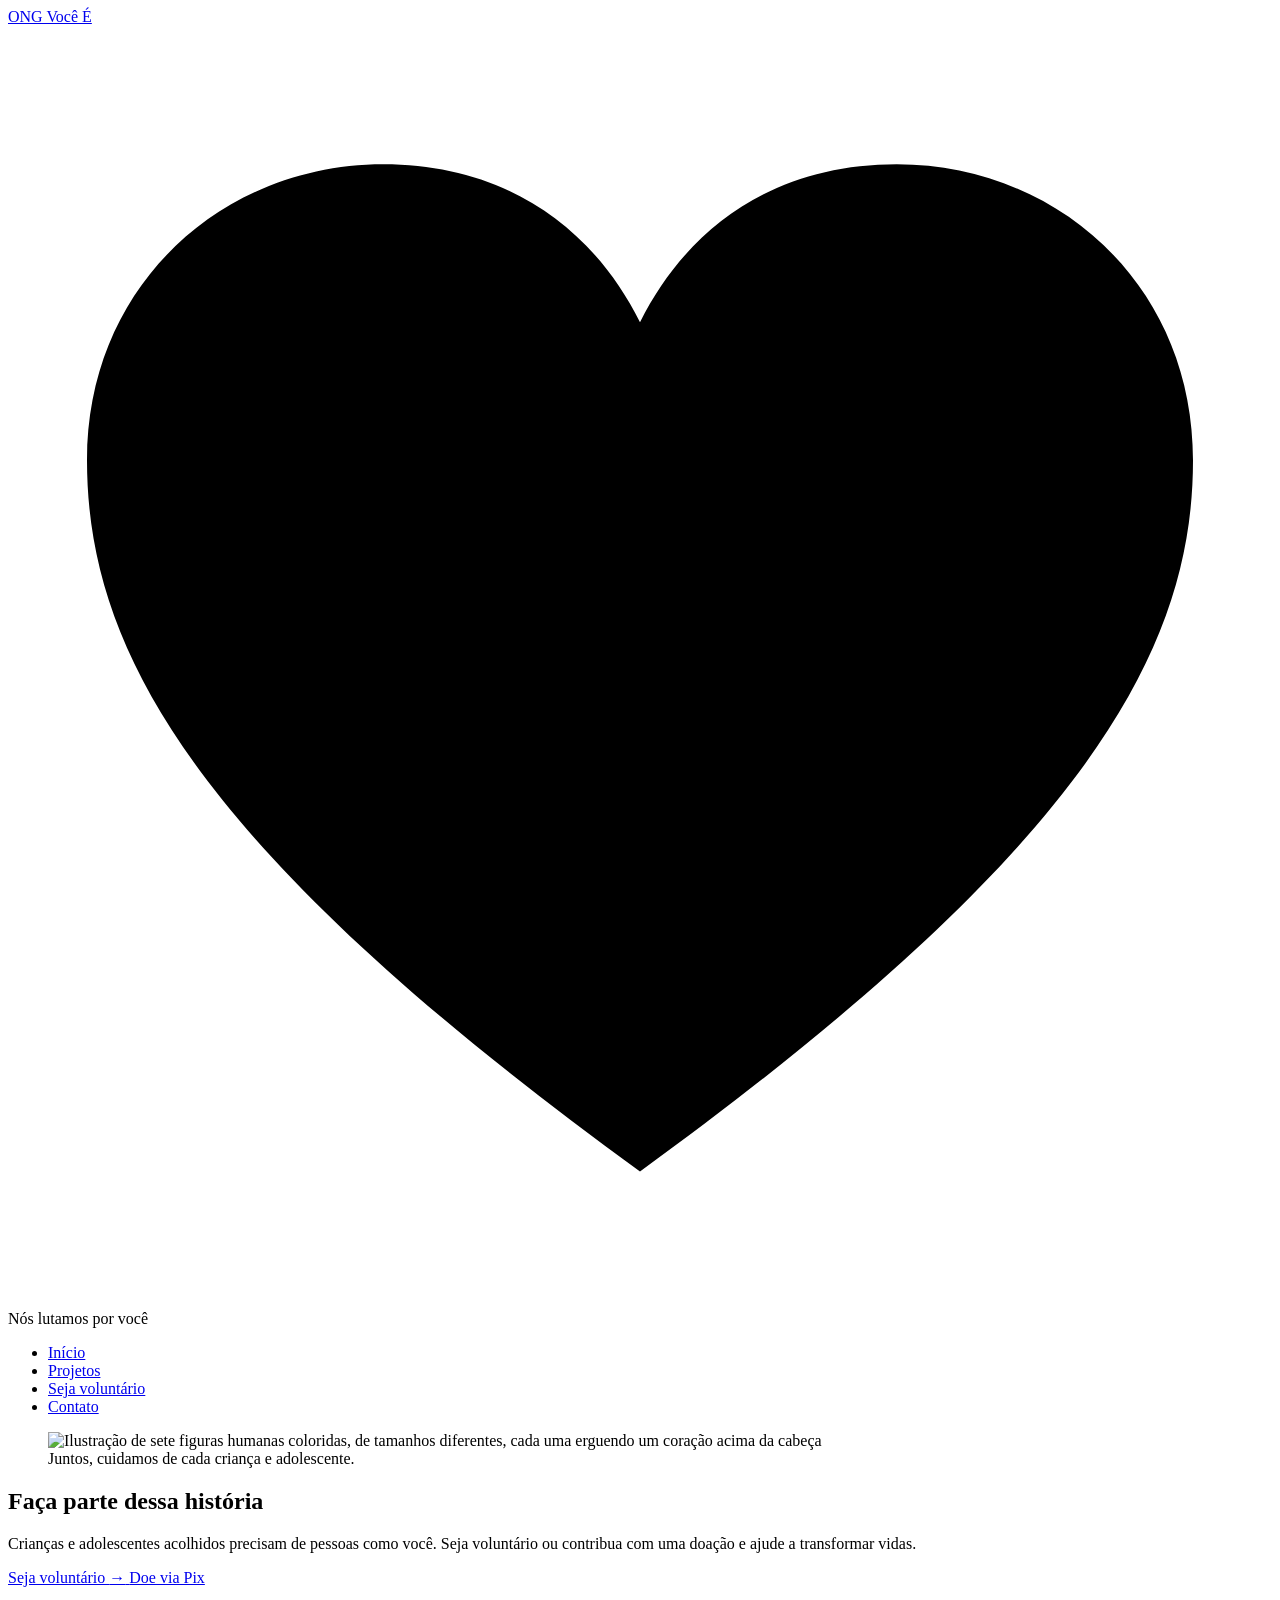
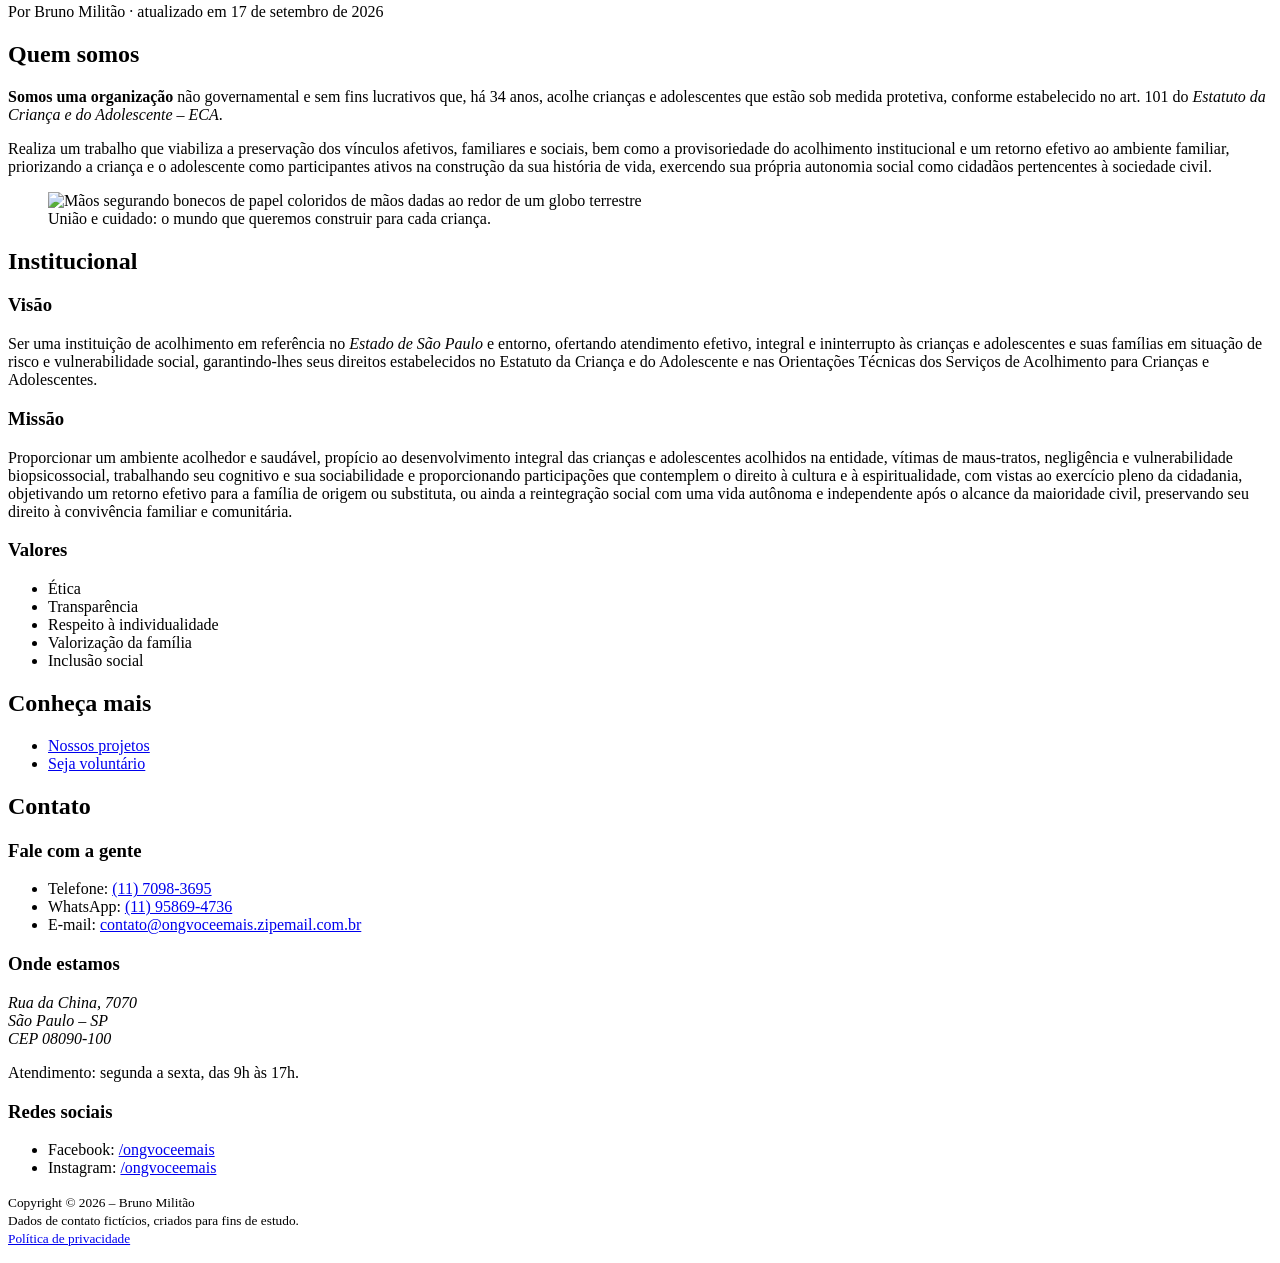
==== index.html @ a7b88829 "refactor: definir página inicial como index.html Renomeia a página principal para permitir sua publi" ====
<!DOCTYPE html>
<html lang="pt-BR">
<head>
  <meta charset="UTF-8">
  <!-- Sem esta linha o site fica minúsculo no celular -->
  <meta name="viewport" content="width=device-width, initial-scale=1">
  <title>ONG Você É + | Acolhimento de crianças e adolescentes</title>
  <meta name="description" content="ONG Você É +: há 34 anos acolhendo crianças e adolescentes. Conheça nossa missão, nossos projetos e seja voluntário.">

  <link rel="stylesheet" href="css/styles.css">
</head>

<body class="pagina-inicio">

  <!-- CABEÇALHO: marca (link para o início) e menu principal -->
  <header class="topo">
    <div class="marca">
      <a class="marca-nome" href="ong-voce-e-mais.html">
        ONG Você É
        <svg class="logo-mais" viewBox="0 0 64 64" role="img" aria-label="mais" focusable="false">
          <path class="coracao" d="M32 58C10 42 4 32 4 22C4 13 11 7 19 7C25 7 29.5 10 32 15C34.5 10 39 7 45 7C53 7 60 13 60 22C60 32 54 42 32 58Z"/>
          <path class="mais" d="M32 21V41M22 31H42"/>
        </svg>
      </a>
      <p>Nós lutamos por você</p>
    </div>

    <nav aria-label="Menu principal">
      <ul>
        <li><a href="#home" aria-current="page">Início</a></li>
        <li><a href="projetos.html">Projetos</a></li>
        <li><a href="cadastro-voluntario.html">Seja voluntário</a></li>
        <li><a href="#contato">Contato</a></li>
      </ul>
    </nav>
  </header>

  <main id="conteudo-principal">

    <!-- Caminho relativo (não "C:\Users\..."), e sempre com alt -->
    <section class="destaque">
      <figure>
        <picture>
          <img width="640" height="427" src="img/111.jpg" alt="Ilustração de sete figuras humanas coloridas, de tamanhos diferentes, cada uma erguendo um coração acima da cabeça">
        </picture>
        <figcaption>Juntos, cuidamos de cada criança e adolescente.</figcaption>
      </figure>

      <div class="chamada">
        <h1>Faça parte dessa história</h1>
        <p>
          Crianças e adolescentes acolhidos precisam de pessoas como você.
          Seja voluntário ou contribua com uma doação e ajude a transformar vidas.
        </p>
        <div class="acoes">
          <a class="botao-voluntario" href="cadastro-voluntario.html">
            Seja voluntário <span class="seta" aria-hidden="true">&rarr;</span>
          </a>
          <a class="botao-doar" href="projetos.html#doe">Doe via Pix</a>
        </div>
      </div>
    </section>

    <p class="meta">
      Por Bruno Militão &middot; atualizado em
      <time datetime="2026-09-17">17 de setembro de 2026</time>
    </p>

    <section>
      <h2>Quem somos</h2>
      <p>
        <strong>Somos uma organização</strong> não governamental e sem fins lucrativos que,
        há 34 anos, acolhe crianças e adolescentes que estão sob medida protetiva, conforme
        estabelecido no art. 101 do
        <cite>Estatuto da Criança e do Adolescente – ECA</cite>.
      </p>

      <p>
        Realiza um trabalho que viabiliza a preservação dos vínculos afetivos, familiares e
        sociais, bem como a provisoriedade do acolhimento institucional e um retorno efetivo ao
        ambiente familiar, priorizando a criança e o adolescente como participantes ativos na
        construção da sua história de vida, exercendo sua própria autonomia social como cidadãos
        pertencentes à sociedade civil.
      </p>

      <figure id="fotos">
        <picture>
          <img src="img/222aaa.jpg" alt="Mãos segurando bonecos de papel coloridos de mãos dadas ao redor de um globo terrestre" width="640" height="640" loading="lazy">
        </picture>
        <figcaption>União e cuidado: o mundo que queremos construir para cada criança.</figcaption>
      </figure>
    </section>

    <section id="institucional">
      <h2>Institucional</h2>

      <h3>Visão</h3>
      <p>
        Ser uma instituição de acolhimento em referência no <em>Estado de São Paulo</em> e entorno,
        ofertando atendimento efetivo, integral e ininterrupto às crianças e adolescentes e suas
        famílias em situação de risco e vulnerabilidade social, garantindo-lhes seus direitos
        estabelecidos no Estatuto da Criança e do Adolescente e nas Orientações Técnicas dos
        Serviços de Acolhimento para Crianças e Adolescentes.
      </p>

      <h3>Missão</h3>
      <p>
        Proporcionar um ambiente acolhedor e saudável, propício ao desenvolvimento integral das
        crianças e adolescentes acolhidos na entidade, vítimas de maus-tratos, negligência e
        vulnerabilidade biopsicossocial, trabalhando seu cognitivo e sua sociabilidade e
        proporcionando participações que contemplem o direito à cultura e à espiritualidade, com
        vistas ao exercício pleno da cidadania, objetivando um retorno efetivo para a família de
        origem ou substituta, ou ainda a reintegração social com uma vida autônoma e independente
        após o alcance da maioridade civil, preservando seu direito à convivência familiar e
        comunitária.
      </p>

      <h3>Valores</h3>
      <!-- Isto é uma lista, não uma sequência de títulos <h2> -->
      <ul>
        <li>Ética</li>
        <li>Transparência</li>
        <li>Respeito à individualidade</li>
        <li>Valorização da família</li>
        <li>Inclusão social</li>
      </ul>
    </section>

    <nav class="mais-paginas" aria-labelledby="mais-paginas-titulo">
      <h2 id="mais-paginas-titulo">Conheça mais</h2>
      <ul>
        <li><a href="projetos.html">Nossos projetos</a></li>
        <li><a href="cadastro-voluntario.html">Seja voluntário</a></li>
      </ul>
    </nav>

  </main>

  <footer id="contato">
    <div class="rodape-conteudo">
      <h2>Contato</h2>

      <div class="contato-grade">
        <div>
          <h3>Fale com a gente</h3>
          <ul>
            <li>Telefone: <a class="tel" href="tel:+551170983695">(11) 7098-3695</a></li>
            <li>WhatsApp: <a class="tel" href="https://wa.me/5511958694736">(11) 95869-4736</a></li>
            <li>E-mail: <a href="mailto:contato@ongvoceemais.zipemail.com.br">contato@ongvoceemais.zipemail.com.br</a></li>
          </ul>
        </div>

        <div>
          <h3>Onde estamos</h3>
          <address>
            Rua da China, 7070<br>
            São Paulo &ndash; SP<br>
            CEP 08090-100
          </address>
          <p>Atendimento: segunda a sexta, das 9h às 17h.</p>
        </div>

        <div>
          <h3>Redes sociais</h3>
          <ul>
            <li>Facebook: <a href="https://facebook.com/ongvoceemais">/ongvoceemais</a></li>
            <li>Instagram: <a href="https://instagram.com/ongvoceemais">/ongvoceemais</a></li>
          </ul>
        </div>
      </div>

      <p class="rodape-fim">
        <small>Copyright &copy; 2026 &ndash; Bruno Militão</small><br>
        <small>Dados de contato fictícios, criados para fins de estudo.</small><br>
        <small><a href="privacidade.html">Política de privacidade</a></small>
      </p>
    </div>
  </footer>


  <script src="js/cadastro.js" defer></script>
  <script src="js/copiar-pix.js" defer></script>
  <script src="js/router.js" defer></script>
  <script src="js/templates.js"></script>
</body>
</html>
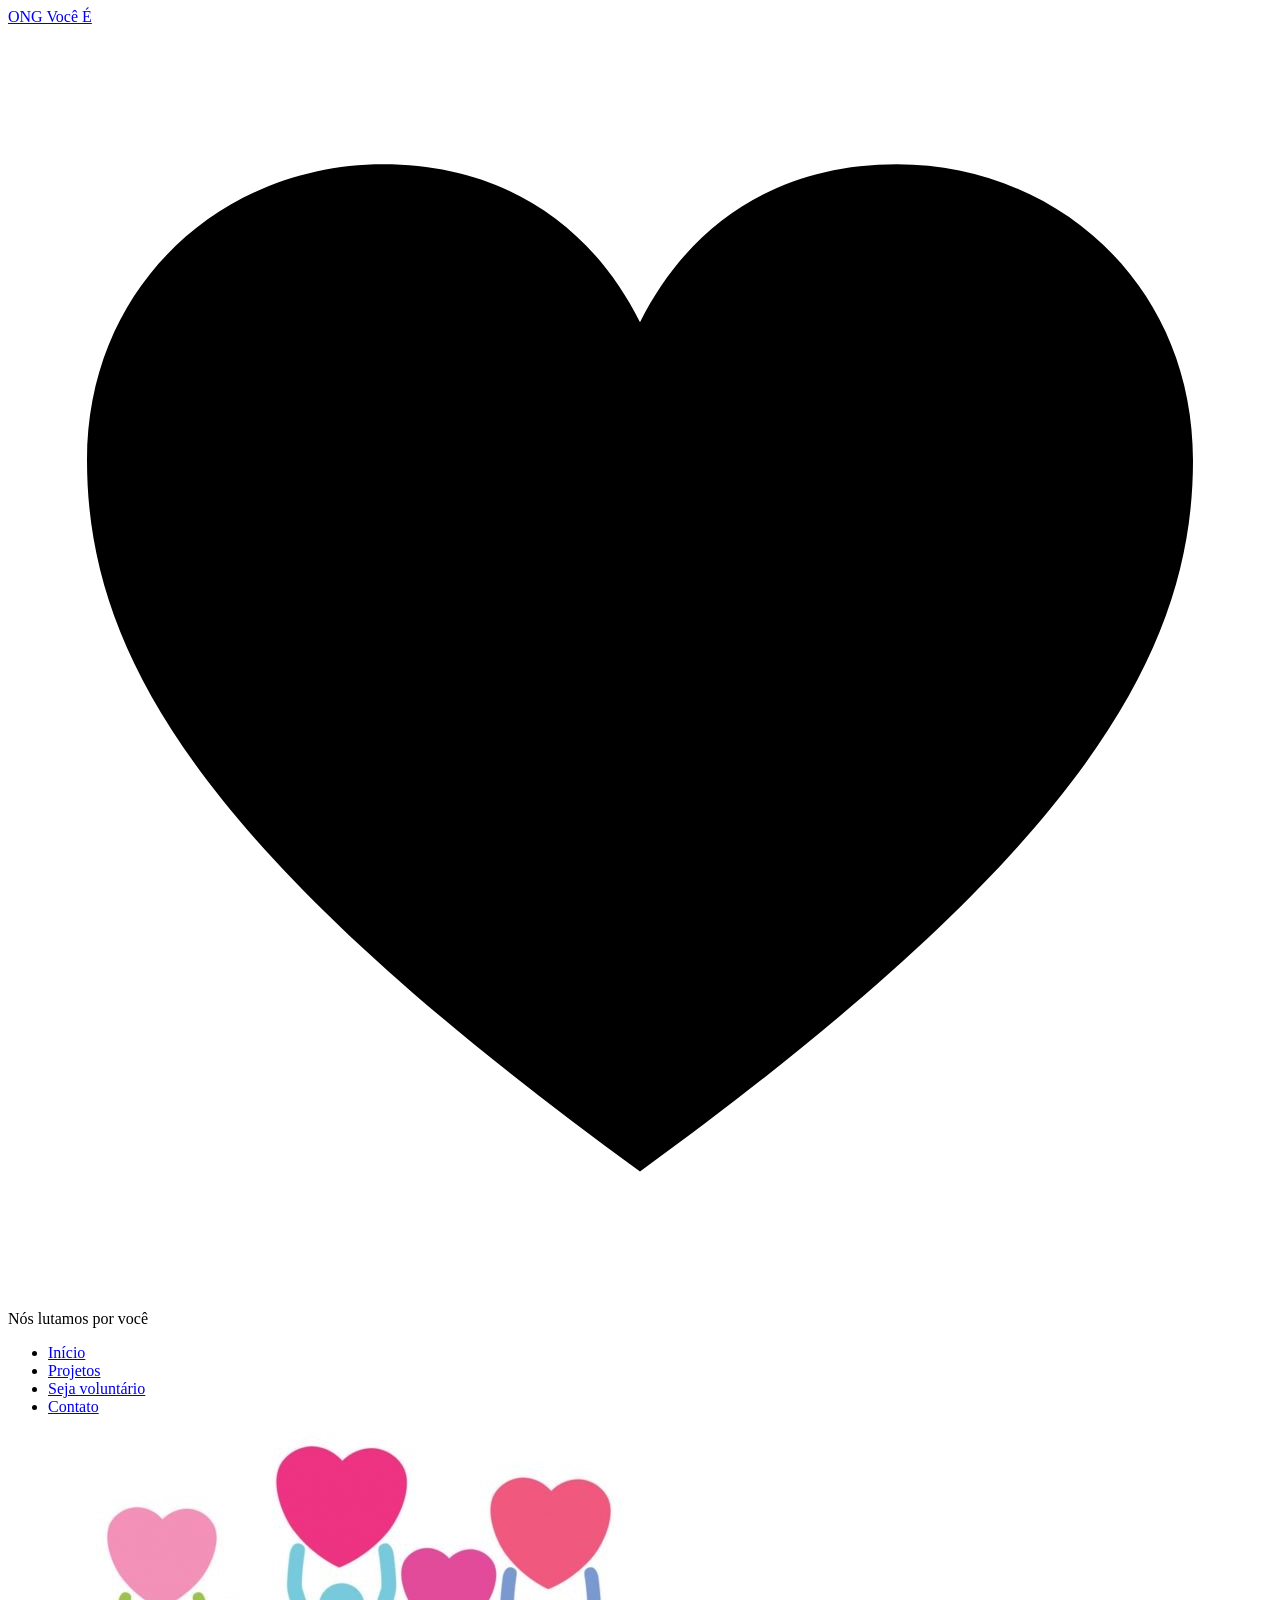
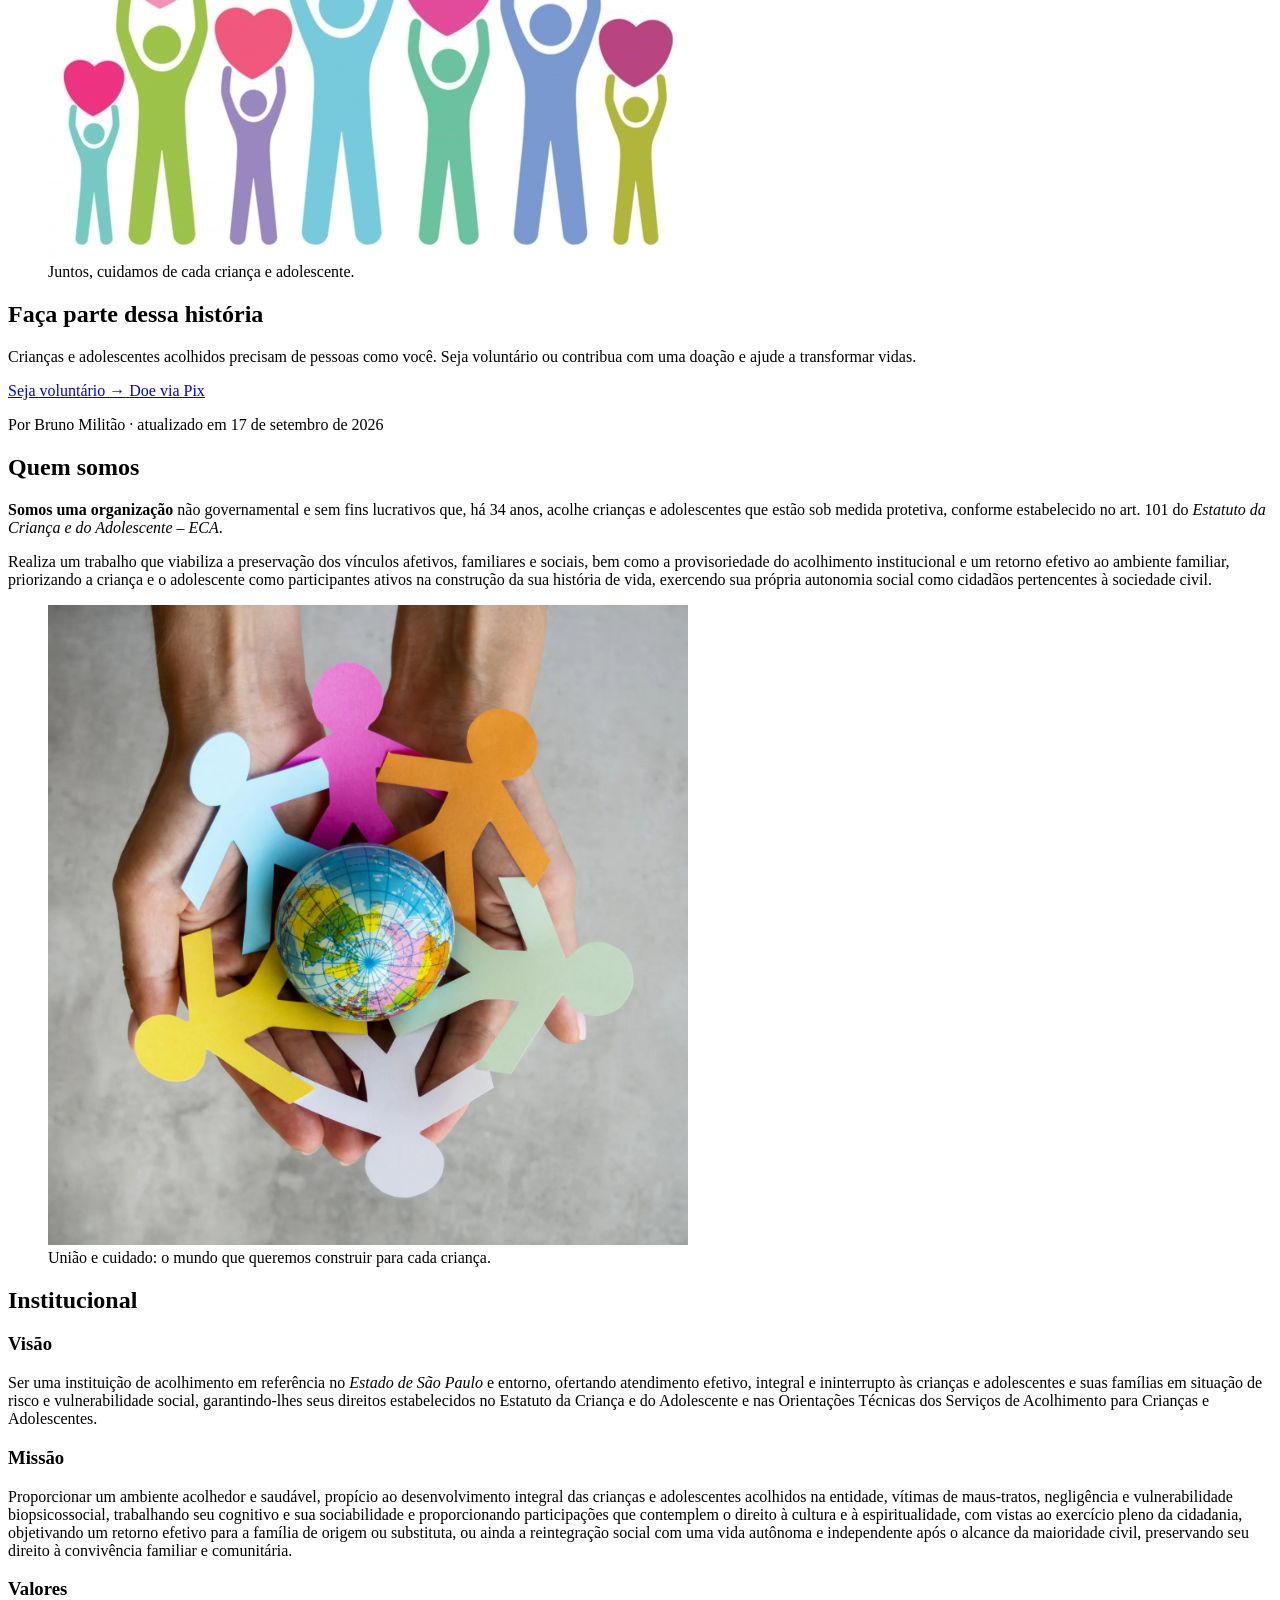
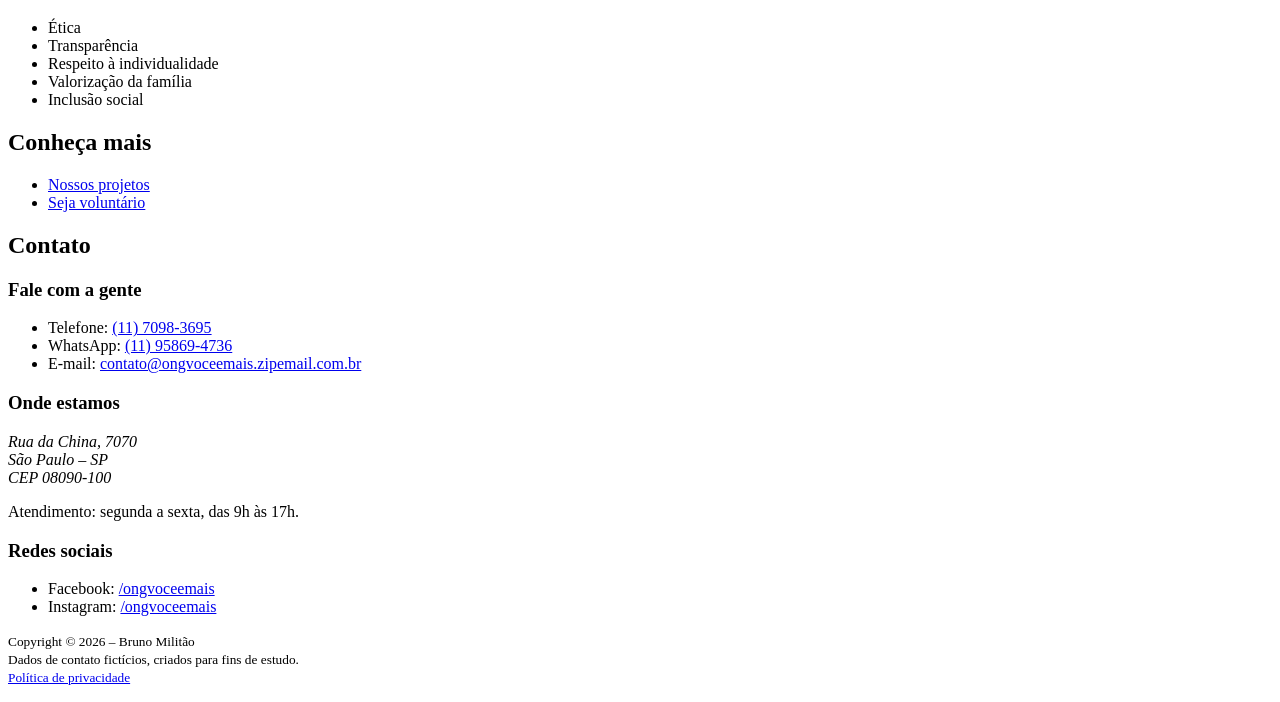
==== commit 6316d525: "fix: corrigir caminhos dos arquivos da página inicial Corrige referências de CSS, imagens e scripts " ====
--- a/index.html
+++ b/index.html
@@ -7,7 +7,7 @@
   <title>ONG Você É + | Acolhimento de crianças e adolescentes</title>
   <meta name="description" content="ONG Você É +: há 34 anos acolhendo crianças e adolescentes. Conheça nossa missão, nossos projetos e seja voluntário.">
 
-  <link rel="stylesheet" href="css/styles.css">
+  <link rel="stylesheet" href="estilos.css">
 </head>
 
 <body class="pagina-inicio">
@@ -15,7 +15,7 @@
   <!-- CABEÇALHO: marca (link para o início) e menu principal -->
   <header class="topo">
     <div class="marca">
-      <a class="marca-nome" href="ong-voce-e-mais.html">
+      <a class="marca-nome" href="index.html">
         ONG Você É
         <svg class="logo-mais" viewBox="0 0 64 64" role="img" aria-label="mais" focusable="false">
           <path class="coracao" d="M32 58C10 42 4 32 4 22C4 13 11 7 19 7C25 7 29.5 10 32 15C34.5 10 39 7 45 7C53 7 60 13 60 22C60 32 54 42 32 58Z"/>
@@ -41,7 +41,7 @@
     <section class="destaque">
       <figure>
         <picture>
-          <img width="640" height="427" src="img/111.jpg" alt="Ilustração de sete figuras humanas coloridas, de tamanhos diferentes, cada uma erguendo um coração acima da cabeça">
+          <img width="640" height="427" src="111.jpg" alt="Ilustração de sete figuras humanas coloridas, de tamanhos diferentes, cada uma erguendo um coração acima da cabeça">
         </picture>
         <figcaption>Juntos, cuidamos de cada criança e adolescente.</figcaption>
       </figure>
@@ -85,7 +85,7 @@
 
       <figure id="fotos">
         <picture>
-          <img src="img/222aaa.jpg" alt="Mãos segurando bonecos de papel coloridos de mãos dadas ao redor de um globo terrestre" width="640" height="640" loading="lazy">
+          <img src="222aaa.jpg" alt="Mãos segurando bonecos de papel coloridos de mãos dadas ao redor de um globo terrestre" width="640" height="640" loading="lazy">
         </picture>
         <figcaption>União e cuidado: o mundo que queremos construir para cada criança.</figcaption>
       </figure>
@@ -178,9 +178,9 @@
   </footer>
 
 
-  <script src="js/cadastro.js" defer></script>
-  <script src="js/copiar-pix.js" defer></script>
-  <script src="js/router.js" defer></script>
-  <script src="js/templates.js"></script>
+  <script src="cadastro.js" defer></script>
+<script src="copiar-pix.js" defer></script>
+<script src="roteador.js" defer></script>
+<script src="templates.js"></script>
 </body>
 </html>
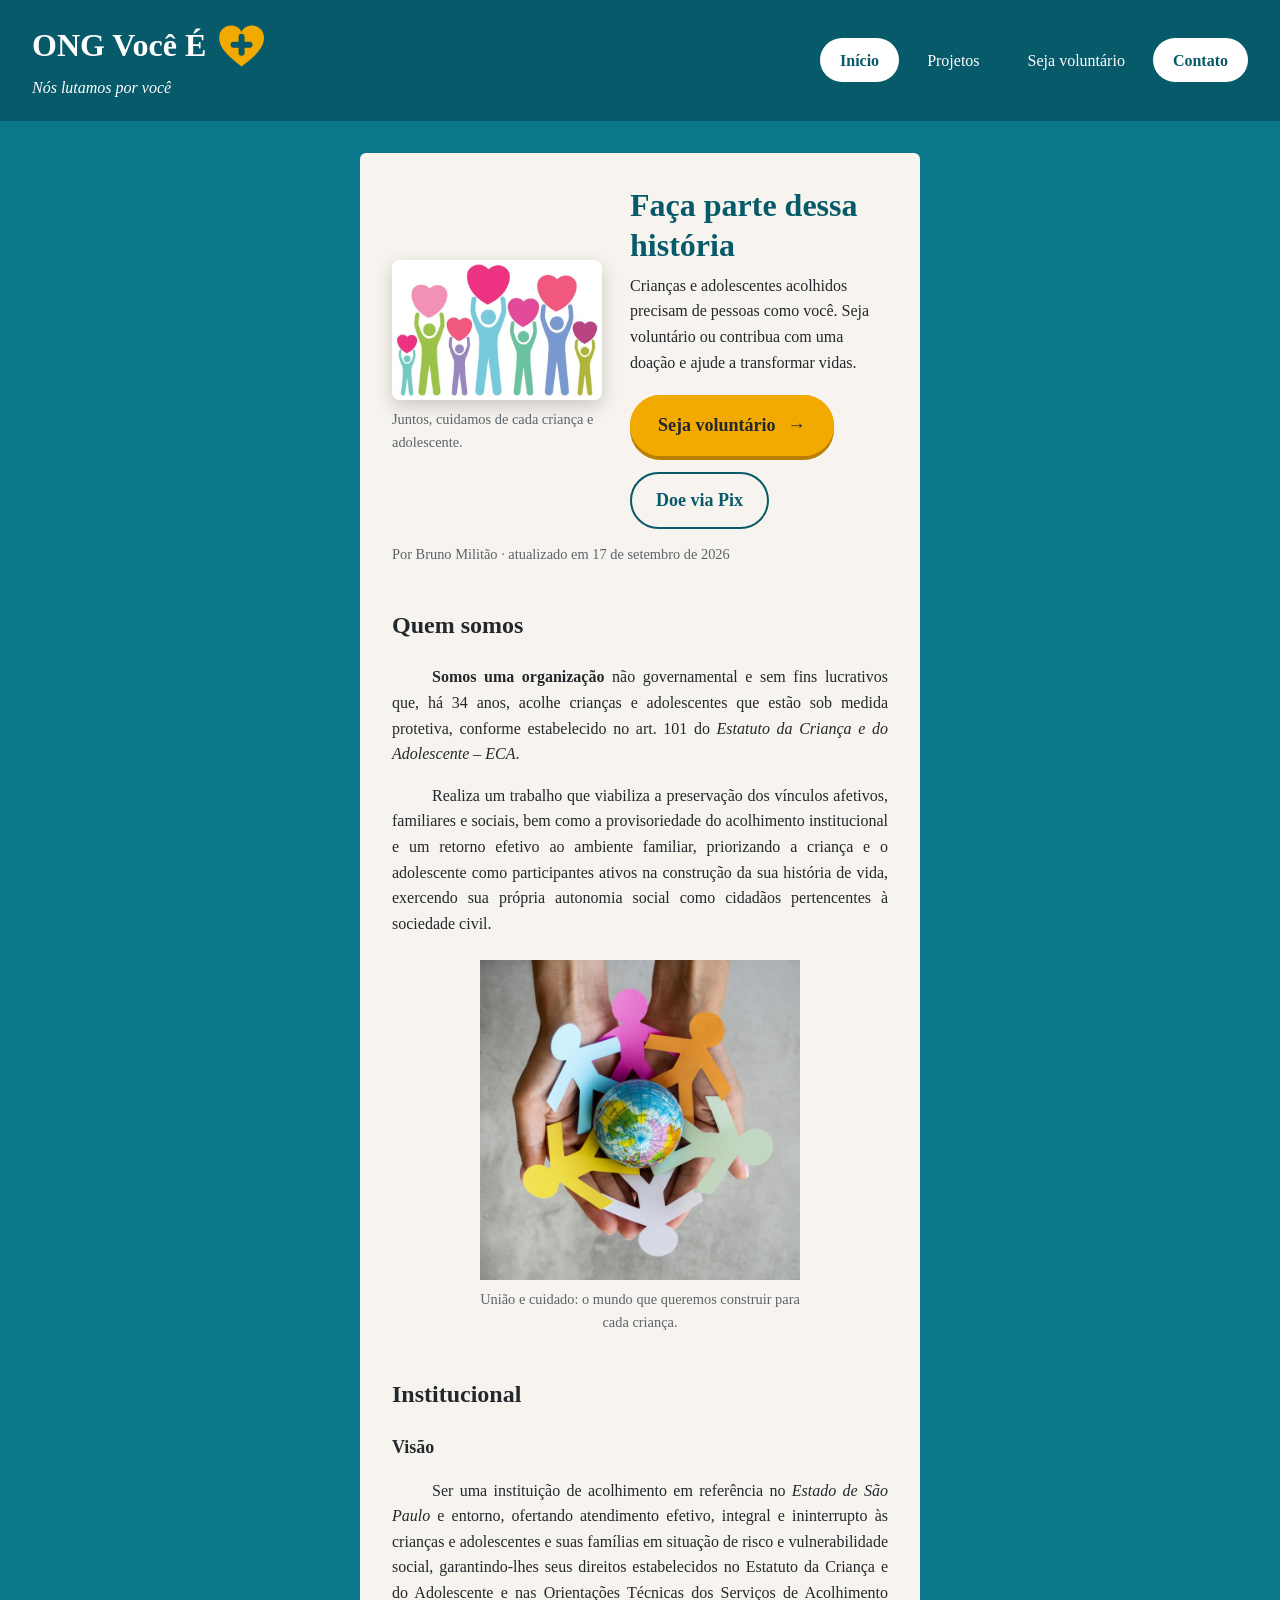
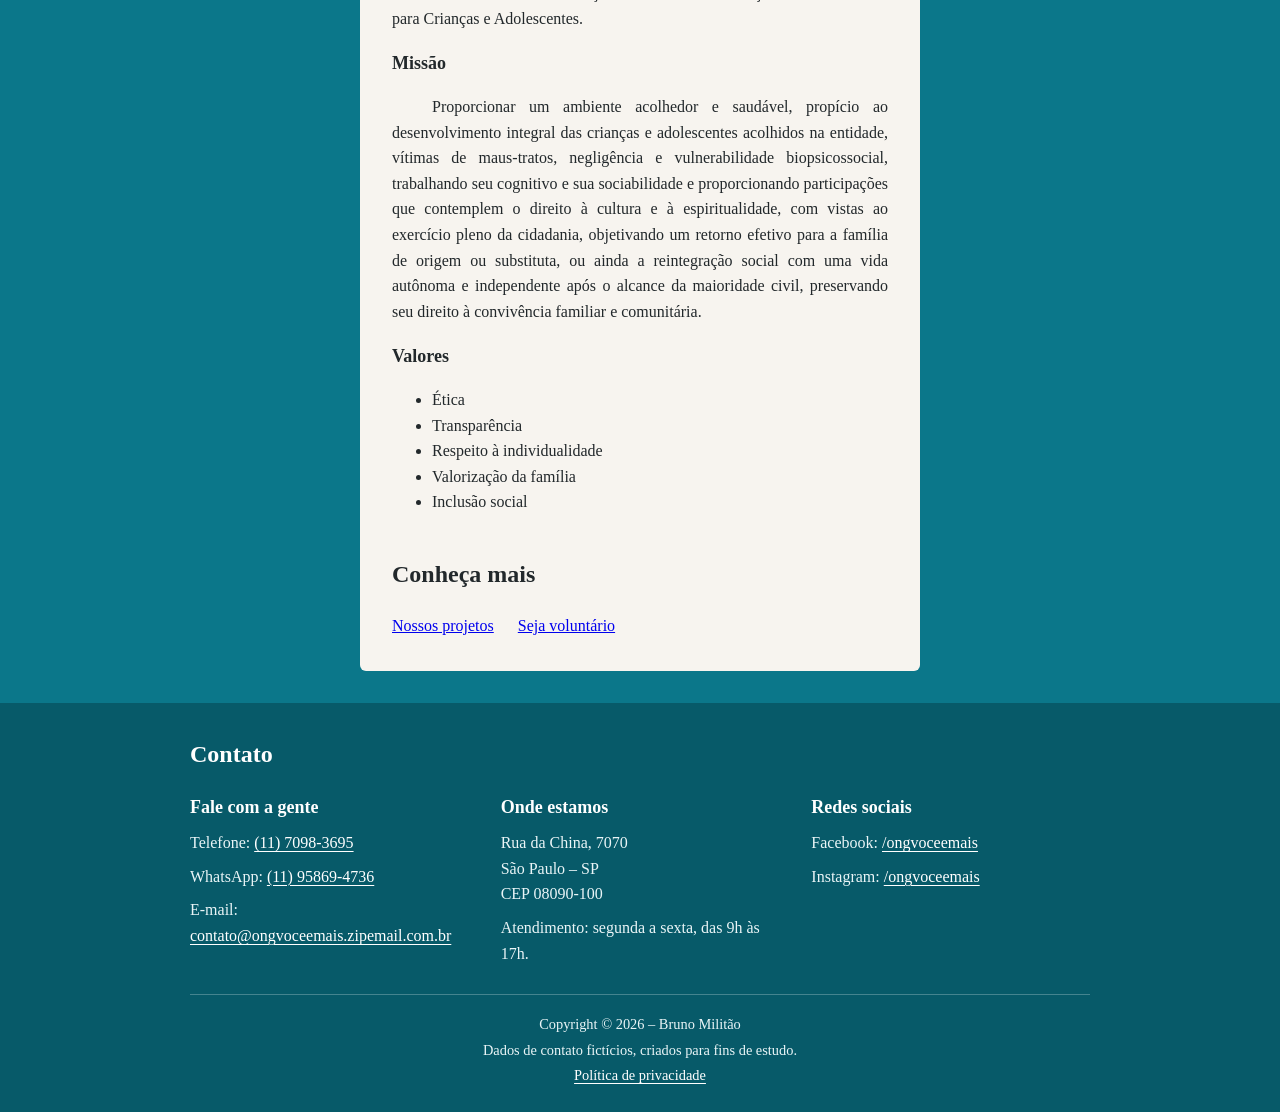
==== commit 52b763aa: "fix: corrigir link inicial do menu Atualiza o link Início para index.html, mantendo a navegação comp" ====
--- a/index.html
+++ b/index.html
@@ -27,7 +27,7 @@
 
     <nav aria-label="Menu principal">
       <ul>
-        <li><a href="#home" aria-current="page">Início</a></li>
+        <li><a href="index.html" aria-current="page">Início</a></li>
         <li><a href="projetos.html">Projetos</a></li>
         <li><a href="cadastro-voluntario.html">Seja voluntário</a></li>
         <li><a href="#contato">Contato</a></li>
--- a/estilos.css
+++ b/estilos.css
@@ -0,0 +1,674 @@
+/* ==========================================================================
+   ONG Você É + — folha de estilos compartilhada por todas as páginas
+
+   Índice
+   1. Base
+   2. Cabeçalho, marca e menu
+   3. Área de conteúdo (comum às páginas)
+   4. Página inicial
+   5. Página de projetos (doação via Pix)
+   6. Página de cadastro de voluntário
+   7. Política de privacidade
+   8. Rodapé
+
+   Variáveis (design tokens) em :root: cores, tipografia (--fs-1 a --fs-5) e
+   espaçamento em grade de 4 px (--sp-1 a --sp-10). Nenhum valor de cor, de
+   tamanho de fonte ou de espaço é escrito fora delas.
+
+   Cada página traz uma classe no <body> (pagina-inicio, pagina-projetos,
+   pagina-cadastro, pagina-privacidade) para ajustes que valem só nela.
+   ========================================================================== */
+
+
+/* 1. Base ------------------------------------------------------------------ */
+
+:root {
+  /* Cores: primárias (identidade) */
+  --azul: #0b778a;
+  --azul-escuro: #075a69;
+
+  /* Cores: acento (ação e calor) */
+  --laranja: #f2a900;
+  --laranja-claro: #ffc233;
+  --laranja-escuro: #b87f00;
+
+  /* Cores: neutras */
+  --branco: #fff;
+  --areia: #f7f4ef;
+  --texto: #22282b;
+  --cinza-texto: #5a6469;
+  --texto-rodape: #eaf5f7;
+  --borda: #d8d2c6;
+  --borda-campo: #b9c2c4;
+
+  /* Cores: translúcidas (hover, divisores e sombra) */
+  --realce: rgba(255, 255, 255, 0.18);
+  --divisor: rgba(255, 255, 255, 0.25);
+  --sombra: rgba(0, 0, 0, 0.18);
+
+  /* Cores: semântica */
+  --erro: #b3261e;
+
+  /* Tipografia: cinco tamanhos (14,4 / 16 / 18 / 24 / 32 px) */
+  --fs-1: 0.9rem;     /* texto auxiliar: legendas, dicas, avisos */
+  --fs-2: 1rem;       /* texto base */
+  --fs-3: 1.125rem;   /* subtítulos e botões */
+  --fs-4: 1.5rem;     /* títulos de seção */
+  --fs-5: 2rem;       /* marca e título da página */
+
+  /* Espaçamento: grade de 4 px; o número do token é o múltiplo de 4 */
+  --sp-1: 0.25rem;    /*  4 px */
+  --sp-2: 0.5rem;     /*  8 px */
+  --sp-3: 0.75rem;    /* 12 px */
+  --sp-4: 1rem;       /* 16 px */
+  --sp-5: 1.25rem;    /* 20 px */
+  --sp-6: 1.5rem;     /* 24 px */
+  --sp-7: 1.75rem;    /* 28 px */
+  --sp-8: 2rem;       /* 32 px */
+  --sp-10: 2.5rem;    /* 40 px */
+}
+
+html { scroll-behavior: smooth; }
+
+* { box-sizing: border-box; }
+
+[hidden] { display: none !important; }
+
+body {
+  margin: 0;
+  background-color: var(--azul);
+  color: var(--texto);
+  font-family: Georgia, "Times New Roman", serif;
+  font-size: var(--fs-2);
+  line-height: 1.6;
+}
+
+/* Texto só para leitores de tela */
+.so-leitor {
+  position: absolute;
+  width: 1px;
+  height: 1px;
+  margin: -1px;
+  padding: 0;
+  overflow: hidden;
+  clip: rect(0 0 0 0);
+  white-space: nowrap;
+  border: 0;
+}
+
+
+/* 2. Cabeçalho, marca e menu ------------------------------------------------ */
+
+/* Cabeçalho: marca à esquerda, menu à direita */
+.topo {
+  background-color: var(--azul-escuro);
+  color: var(--branco);
+  padding: var(--sp-5) var(--sp-8);
+  display: flex;
+  align-items: center;
+  justify-content: space-between;
+  flex-wrap: wrap;
+  gap: var(--sp-4) var(--sp-8);
+}
+
+/* A marca é um link para a página inicial (o <h1> de cada página
+   descreve o assunto da própria página) */
+.marca-nome {
+  display: flex;
+  align-items: center;
+  gap: 0.3em;
+  width: fit-content;
+  margin: 0 0 var(--sp-1);
+  font-size: var(--fs-5);
+  font-weight: bold;
+  line-height: 1.2;
+  color: var(--branco);
+  text-decoration: none;
+}
+
+.marca-nome:focus-visible {
+  outline: 2px solid var(--branco);
+  outline-offset: 4px;
+  border-radius: 4px;
+}
+
+.topo p { margin: 0; font-style: italic; text-indent: 0; text-align: left; }
+
+/* Logomarca: um coração com o "+" recortado no meio */
+.logo-mais {
+  flex: none;
+  width: 1.6em;
+  height: 1.6em;
+  animation: batida 1.3s ease-in-out 0.5s 1;
+}
+.logo-mais .coracao { fill: var(--laranja); }
+.logo-mais .mais {
+  fill: none;
+  stroke: var(--azul-escuro);
+  stroke-width: 7.5;
+  stroke-linecap: round;
+}
+
+/* O coração bate duas vezes ao carregar a página e para */
+@keyframes batida {
+  0%, 60%, 100% { transform: scale(1); }
+  15%, 45%      { transform: scale(1.18); }
+  30%           { transform: scale(1); }
+}
+
+/* Menu principal */
+.topo nav ul {
+  list-style: none;
+  margin: 0;
+  padding: 0;
+  display: flex;
+  flex-wrap: wrap;
+  gap: var(--sp-2);
+}
+
+.topo nav a {
+  display: flex;
+  align-items: center;
+  min-height: 2.75rem;   /* 44 px: área de toque confortável */
+  color: var(--branco);
+  text-decoration: none;
+  padding: var(--sp-2) var(--sp-5);
+  border-radius: 999px;
+  transition: background-color 0.2s;
+}
+
+.topo nav a:hover { background-color: var(--realce); }
+
+.topo nav a:focus-visible {
+  outline: 2px solid var(--branco);
+  outline-offset: 2px;
+}
+
+/* Página atual */
+.topo nav a[aria-current="page"] {
+  background-color: var(--branco);
+  color: var(--azul-escuro);
+  font-weight: bold;
+}
+
+/* Celular: marca em cima, menu embaixo ocupando a largura toda */
+@media (max-width: 640px) {
+  .topo { padding: var(--sp-4) var(--sp-5); }
+  .topo nav { width: 100%; }
+  .topo nav ul { justify-content: space-between; gap: var(--sp-1); }
+  .topo nav a { padding: var(--sp-2) var(--sp-2); font-size: var(--fs-1); }
+}
+
+
+/* 3. Área de conteúdo (comum às páginas) ------------------------------------ */
+
+main {
+  max-width: 70ch;          /* linha de leitura confortável */
+  margin: var(--sp-8) auto;
+  padding: var(--sp-8);
+  background-color: var(--areia);
+  border-radius: 6px;
+}
+
+/* <h1>: assunto da página */
+main h1 {
+  margin: 0 0 var(--sp-4);
+  font-size: var(--fs-5);
+  line-height: 1.25;
+  color: var(--azul-escuro);
+}
+
+h2 { margin-top: var(--sp-10); font-size: var(--fs-4); }
+h3 { margin-bottom: var(--sp-1); font-size: var(--fs-3); }
+small { font-size: var(--fs-1); }
+
+p {
+  text-align: justify;
+  text-indent: 40px;
+}
+
+.meta {
+  color: var(--cinza-texto);
+  font-size: var(--fs-1);
+  text-indent: 0;
+}
+
+blockquote {
+  margin: var(--sp-6) 0;
+  padding-left: var(--sp-4);
+  border-left: 4px solid var(--azul);
+  font-style: italic;
+}
+
+img { max-width: 100%; height: auto; display: block; }
+
+/* O elemento picture só escolhe o formato; a imagem dentro dele é que ocupa o espaço */
+picture { display: block; }
+
+figure { margin: var(--sp-6) 0; }
+
+figcaption {
+  font-size: var(--fs-1);
+  color: var(--cinza-texto);
+  margin-top: var(--sp-2);
+}
+
+/* Bloco "Conheça mais" / "Continue navegando" no fim do conteúdo */
+.mais-paginas ul {
+  list-style: none;
+  margin: 0;
+  padding: 0;
+  display: flex;
+  flex-wrap: wrap;
+  gap: var(--sp-2) var(--sp-6);
+}
+
+/* Celular: quadro ocupa mais a tela e o texto não fica esticado */
+@media (max-width: 640px) {
+  main { margin: var(--sp-4) var(--sp-3); padding: var(--sp-5); }
+  p, main > p.intro { text-align: left; }
+}
+
+
+/* 4. Página inicial --------------------------------------------------------- */
+
+/* Destaque no topo: foto menor + chamada com botões */
+.destaque {
+  display: flex;
+  flex-wrap: wrap;
+  align-items: center;
+  gap: var(--sp-6) var(--sp-7);
+  margin-bottom: var(--sp-2);
+}
+
+.destaque figure { flex: 0 0 210px; margin: 0; }
+
+.destaque img {
+  width: 100%;
+  border-radius: 8px;
+  box-shadow: 0 6px 18px var(--sombra);
+}
+
+.chamada { flex: 1 1 240px; }
+.chamada h1 { margin: 0 0 var(--sp-2); font-size: var(--fs-5); line-height: 1.25; color: var(--azul-escuro); }
+.chamada p  { margin: 0 0 var(--sp-5); text-align: left; text-indent: 0; }
+
+/* Botão "Seja voluntário" */
+.botao-voluntario {
+  position: relative;
+  display: inline-flex;
+  align-items: center;
+  gap: var(--sp-3);
+  background-color: var(--laranja);
+  color: var(--texto);
+  font-size: var(--fs-3);
+  font-weight: bold;
+  text-decoration: none;
+  padding: var(--sp-4) var(--sp-7);
+  border-radius: 999px;
+  box-shadow: 0 4px 0 var(--laranja-escuro);
+  transition: transform 0.15s, background-color 0.2s, box-shadow 0.15s;
+}
+
+/* Anel que "pulsa" para chamar atenção */
+.botao-voluntario::after {
+  content: "";
+  position: absolute;
+  inset: 0;
+  border: 3px solid var(--laranja);
+  border-radius: inherit;
+  pointer-events: none;
+  animation: pulsar 2.4s ease-out infinite;
+}
+
+.botao-voluntario .seta { transition: transform 0.2s; }
+
+.botao-voluntario:hover,
+.botao-voluntario:focus-visible {
+  background-color: var(--laranja-claro);
+  transform: translateY(-2px);
+  box-shadow: 0 6px 0 var(--laranja-escuro);
+}
+
+.botao-voluntario:hover .seta,
+.botao-voluntario:focus-visible .seta { transform: translateX(6px); }
+
+.botao-voluntario:focus-visible {
+  outline: 3px solid var(--azul-escuro);
+  outline-offset: 4px;
+}
+
+.botao-voluntario:active {
+  transform: translateY(3px);
+  box-shadow: 0 1px 0 var(--laranja-escuro);
+}
+
+@keyframes pulsar {
+  0%   { transform: scale(1);        opacity: 0.8; }
+  100% { transform: scale(1.18, 1.5); opacity: 0; }
+}
+
+/* Botões lado a lado; "Doe via Pix" é o botão secundário */
+.acoes {
+  display: flex;
+  flex-wrap: wrap;
+  align-items: center;
+  gap: var(--sp-4) var(--sp-4);
+}
+
+.botao-doar {
+  display: inline-flex;
+  align-items: center;
+  justify-content: center;
+  color: var(--azul-escuro);
+  font-size: var(--fs-3);
+  font-weight: bold;
+  text-decoration: none;
+  padding: var(--sp-3) var(--sp-6);
+  border: 2px solid var(--azul-escuro);
+  border-radius: 999px;
+  transition: background-color 0.2s, color 0.2s, transform 0.15s;
+}
+
+.botao-doar:hover,
+.botao-doar:focus-visible {
+  background-color: var(--azul-escuro);
+  color: var(--branco);
+  transform: translateY(-2px);
+}
+
+.botao-doar:focus-visible { outline: 3px solid var(--azul-escuro); outline-offset: 4px; }
+.botao-doar:active { transform: translateY(2px); }
+
+/* Segunda foto (globo): menor e centralizada */
+#fotos { max-width: 320px; margin: var(--sp-6) auto; }
+#fotos figcaption { text-align: center; }
+
+@media (max-width: 640px) {
+  .destaque figure { flex-basis: 100%; max-width: 300px; margin: 0 auto; }
+  .chamada { text-align: center; }
+  .chamada h1 { font-size: var(--fs-4); }
+  .acoes { flex-direction: column; align-items: stretch; }
+  .botao-voluntario,
+  .botao-doar { width: 100%; justify-content: center; }
+}
+
+
+/* 5. Página de projetos (doação via Pix) ------------------------------------ */
+
+/* Nome de cada projeto: <h2> na hierarquia, com o aspecto de subtítulo */
+h2.item-projeto { margin: 1em 0 var(--sp-1); font-size: var(--fs-3); }
+
+/* Badges de categorização dos projetos */
+.badge {
+  display: inline-block;
+  margin-left: var(--sp-2);
+  padding: var(--sp-1) var(--sp-3);
+  border-radius: 999px;
+  font-size: var(--fs-1);
+  line-height: 1.4;
+  vertical-align: middle;
+  white-space: nowrap;
+}
+
+.badge-andamento {
+  background-color: var(--laranja);
+  color: var(--texto);
+}
+
+.badge-ativo {
+  background-color: var(--azul-escuro);
+  color: var(--branco);
+}
+
+
+.pix {
+  background-color: var(--branco);
+  border: 1px solid var(--borda);
+  border-left: 6px solid var(--azul);
+  border-radius: 6px;
+  padding: var(--sp-5);
+  margin: var(--sp-4) 0;
+}
+
+.pix-dados { margin: 0 0 var(--sp-4); }
+.pix-dados div { margin: 0 0 var(--sp-3); }
+.pix-dados dt { font-size: var(--fs-1); color: var(--cinza-texto); }
+.pix-dados dd { margin: 0; font-weight: bold; }
+
+.pix-chave {
+  font-family: "Courier New", monospace;
+  font-size: var(--fs-4);
+  letter-spacing: 0.5px;
+  user-select: all;
+  overflow-wrap: anywhere;
+}
+
+.botao-copiar {
+  background-color: var(--azul-escuro);
+  color: var(--branco);
+  border: none;
+  padding: var(--sp-3) var(--sp-6);
+  border-radius: 999px;
+  font-family: inherit;
+  font-size: var(--fs-3);
+  cursor: pointer;
+  transition: background-color 0.2s, transform 0.15s;
+}
+
+.botao-copiar:hover { background-color: var(--azul); }
+.botao-copiar:active { transform: translateY(2px); }
+.botao-copiar:focus-visible { outline: 3px solid var(--azul-escuro); outline-offset: 3px; }
+
+/* Toast semântico exibido pelo JavaScript depois de copiar a chave Pix */
+.pix-status:empty { display: none; }
+
+.pix-status:not(:empty) {
+  position: fixed;
+  right: var(--sp-5);
+  bottom: var(--sp-5);
+  z-index: 1000;
+  max-width: min(360px, calc(100vw - 2 * var(--sp-5)));
+  margin: 0;
+  padding: var(--sp-4) var(--sp-5);
+  background-color: var(--azul-escuro);
+  color: var(--branco);
+  border: 1px solid var(--borda);
+  border-radius: 6px;
+  box-shadow: 0 6px 18px var(--sombra);
+  text-align: left;
+  text-indent: 0;
+  font-weight: bold;
+}
+
+.pix-aviso {
+  font-size: var(--fs-1);
+  color: var(--cinza-texto);
+  text-align: left;
+  text-indent: 0;
+}
+
+@media (max-width: 640px) {
+  .botao-copiar { width: 100%; }
+}
+
+
+/* 6. Página de cadastro de voluntário --------------------------------------- */
+
+/* Quadro mais estreito e parágrafos sem recuo (só a introdução é justificada) */
+.pagina-cadastro main { max-width: 60ch; }
+.pagina-cadastro main p { text-indent: 0; text-align: left; }
+.pagina-cadastro main > p.intro { text-align: justify; }
+
+.figura-topo { margin: 0 0 var(--sp-6); }
+
+.figura-topo img {
+  width: 100%;
+  height: auto;
+  border-radius: 6px;
+  display: block;
+}
+
+.figura-topo figcaption { text-align: center; }
+
+/* Formulário */
+.formulario fieldset {
+  border: 1px solid var(--borda);
+  border-radius: 6px;
+  margin: 0 0 var(--sp-6);
+  padding: var(--sp-4) var(--sp-5) var(--sp-5);
+}
+
+.formulario legend {
+  font-weight: bold;
+  padding: 0 var(--sp-2);
+  color: var(--azul-escuro);
+}
+
+.formulario label {
+  display: block;
+  font-weight: bold;
+  margin: var(--sp-4) 0 var(--sp-1);
+}
+
+.formulario label.checkbox {
+  font-weight: normal;
+  display: flex;
+  align-items: center;
+  gap: var(--sp-2);
+  margin: var(--sp-2) 0;
+}
+
+/* Termo de consentimento: texto longo, então a caixa fica alinhada ao topo */
+.formulario label.checkbox-termo { align-items: flex-start; }
+.formulario label.checkbox-termo input { margin-top: 0.4em; flex: none; }
+
+.formulario input[type="text"],
+.formulario input[type="email"],
+.formulario input[type="tel"],
+.formulario input[type="date"],
+.formulario select,
+.formulario textarea {
+  width: 100%;
+  padding: var(--sp-3);
+  border: 1px solid var(--borda-campo);
+  border-radius: 4px;
+  font-family: inherit;
+  font-size: var(--fs-2);
+}
+
+.formulario textarea { resize: vertical; }
+
+.campo-ajuda {
+  font-size: var(--fs-1);
+  color: var(--cinza-texto);
+  margin-top: var(--sp-1);
+}
+
+.obrigatorio { color: var(--erro); }
+
+.botao-enviar {
+  background-color: var(--azul);
+  color: var(--branco);
+  border: none;
+  padding: var(--sp-4) var(--sp-7);
+  border-radius: 4px;
+  font-size: var(--fs-3);
+  cursor: pointer;
+}
+
+.botao-enviar:hover,
+.botao-enviar:focus-visible { background-color: var(--azul-escuro); }
+.botao-enviar:focus-visible { outline: 3px solid var(--azul-escuro); outline-offset: 3px; }
+.botao-enviar:disabled { opacity: 0.7; cursor: wait; }
+
+/* Mensagem depois do envio (sucesso ou erro) */
+.retorno {
+  background-color: var(--branco);
+  border: 1px solid var(--borda);
+  border-left: 6px solid var(--azul);
+  border-radius: 6px;
+  padding: var(--sp-5);
+  margin: var(--sp-4) 0 var(--sp-6);
+}
+
+.retorno-erro { border-left-color: var(--erro); }
+
+.retorno h2 { margin: 0 0 var(--sp-2); font-size: var(--fs-4); line-height: 1.3; color: var(--azul-escuro); }
+.retorno-erro h2 { color: var(--erro); }
+.retorno h2:focus { outline: none; }
+.retorno p { margin: 0; }
+
+@media (max-width: 640px) {
+  .pagina-cadastro main > p.intro { text-align: left; }
+}
+
+
+/* 7. Política de privacidade ------------------------------------------------ */
+
+.aviso {
+  background-color: var(--branco);
+  border: 1px solid var(--borda);
+  border-left: 6px solid var(--laranja);
+  border-radius: 6px;
+  padding: var(--sp-4) var(--sp-5);
+  margin: 0 0 var(--sp-6);
+  font-size: var(--fs-1);
+  text-align: left;
+  text-indent: 0;
+}
+
+
+/* 8. Rodapé (bloco de contato — dados fictícios) ---------------------------- */
+
+footer {
+  background-color: var(--azul-escuro);
+  color: var(--texto-rodape);
+  padding: var(--sp-8) var(--sp-5) var(--sp-6);
+}
+
+.rodape-conteudo { max-width: 900px; margin: 0 auto; }
+
+footer h2 { margin: 0 0 var(--sp-5); font-size: var(--fs-4); color: var(--branco); }
+footer h3 { margin: 0 0 var(--sp-2); font-size: var(--fs-3); color: var(--branco); }
+
+.contato-grade {
+  display: grid;
+  grid-template-columns: repeat(auto-fit, minmax(220px, 1fr));
+  gap: var(--sp-6) var(--sp-8);
+}
+
+footer ul { list-style: none; margin: 0; padding: 0; }
+footer li { margin: var(--sp-2) 0; }
+footer address { font-style: normal; }
+footer .tel { white-space: nowrap; }
+footer p { margin: var(--sp-2) 0 0; text-align: left; text-indent: 0; }
+
+footer a {
+  color: var(--branco);
+  text-decoration: underline;
+  text-underline-offset: 3px;
+  overflow-wrap: anywhere;
+}
+
+footer a:hover,
+footer a:focus-visible { color: var(--laranja-claro); }
+
+.rodape-fim {
+  margin-top: var(--sp-7);
+  padding-top: var(--sp-4);
+  border-top: 1px solid var(--divisor);
+  text-align: center;
+}
+
+
+/* Quem prefere menos movimento --------------------------------------------- */
+
+@media (prefers-reduced-motion: reduce) {
+  html { scroll-behavior: auto; }
+  .logo-mais { animation: none; }
+  .botao-voluntario::after { animation: none; }
+  .botao-voluntario,
+  .botao-voluntario .seta,
+  .botao-doar { transition: none; }
+}
